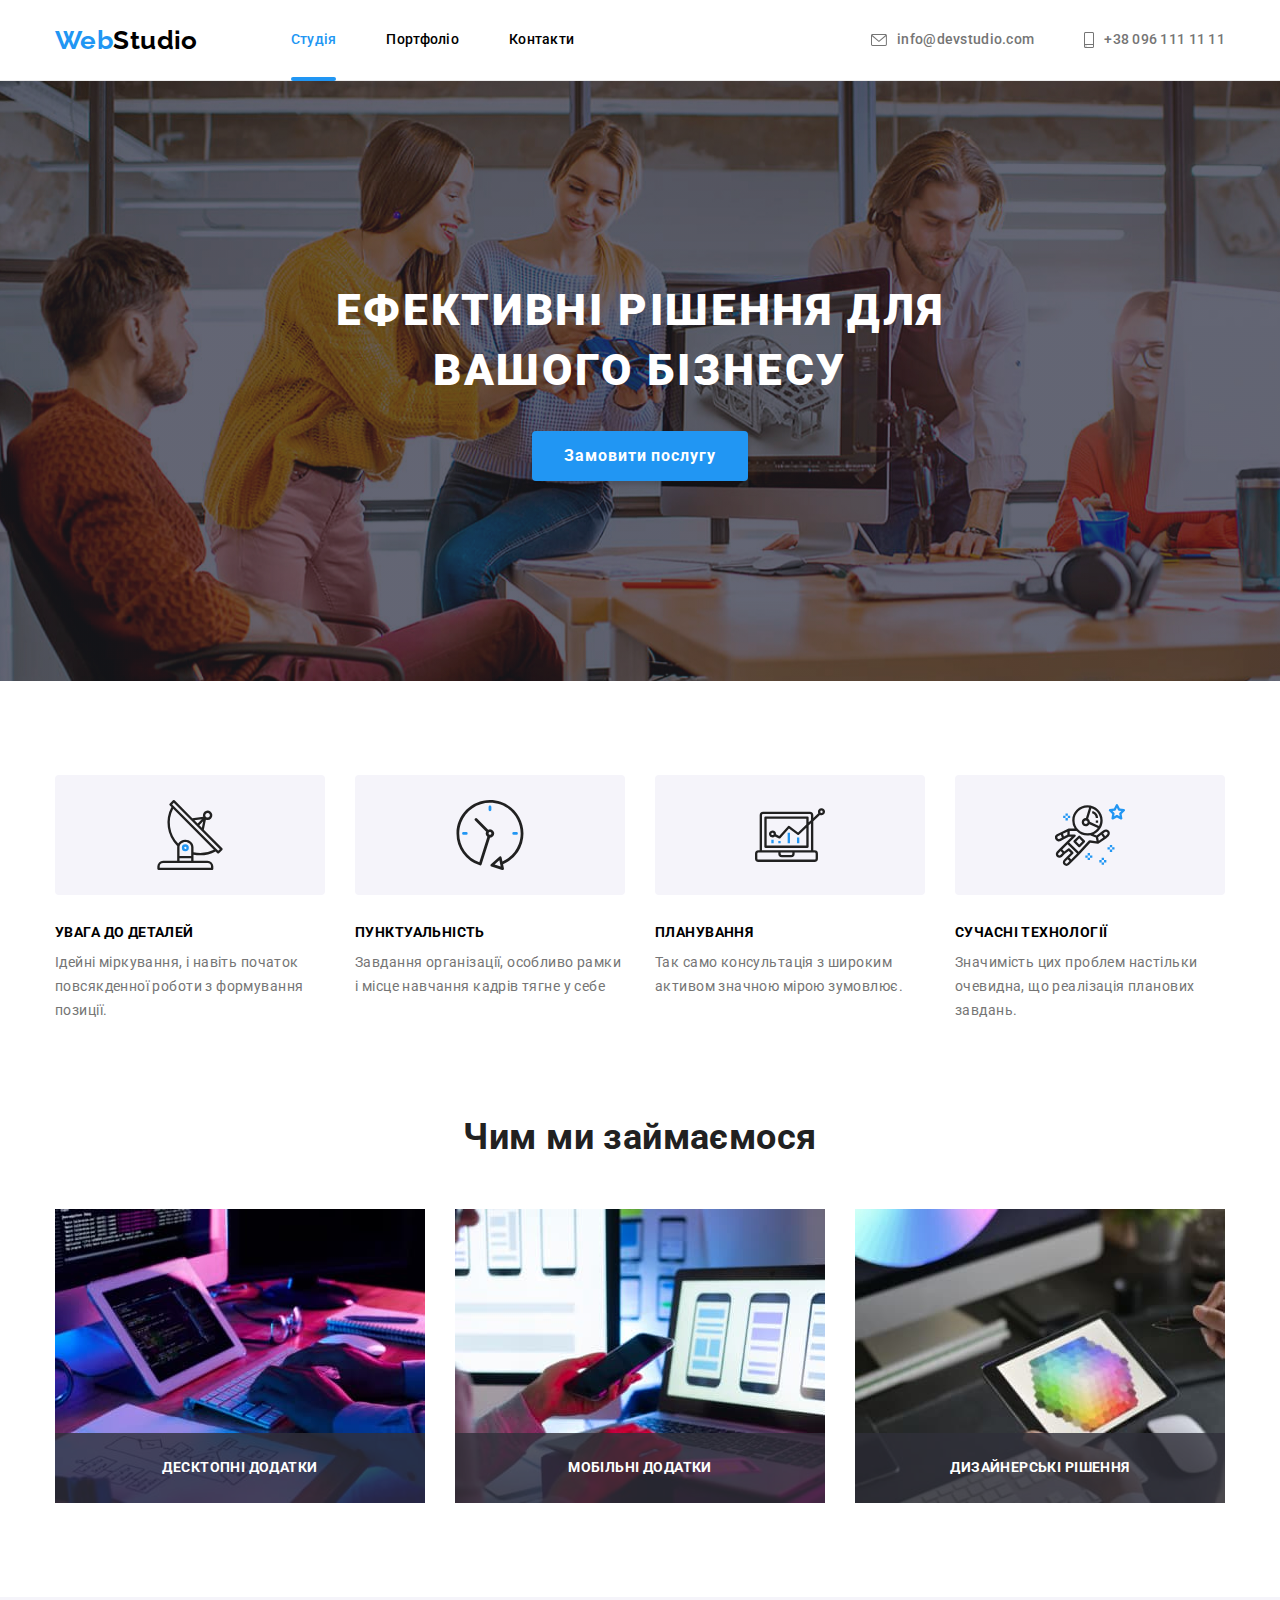
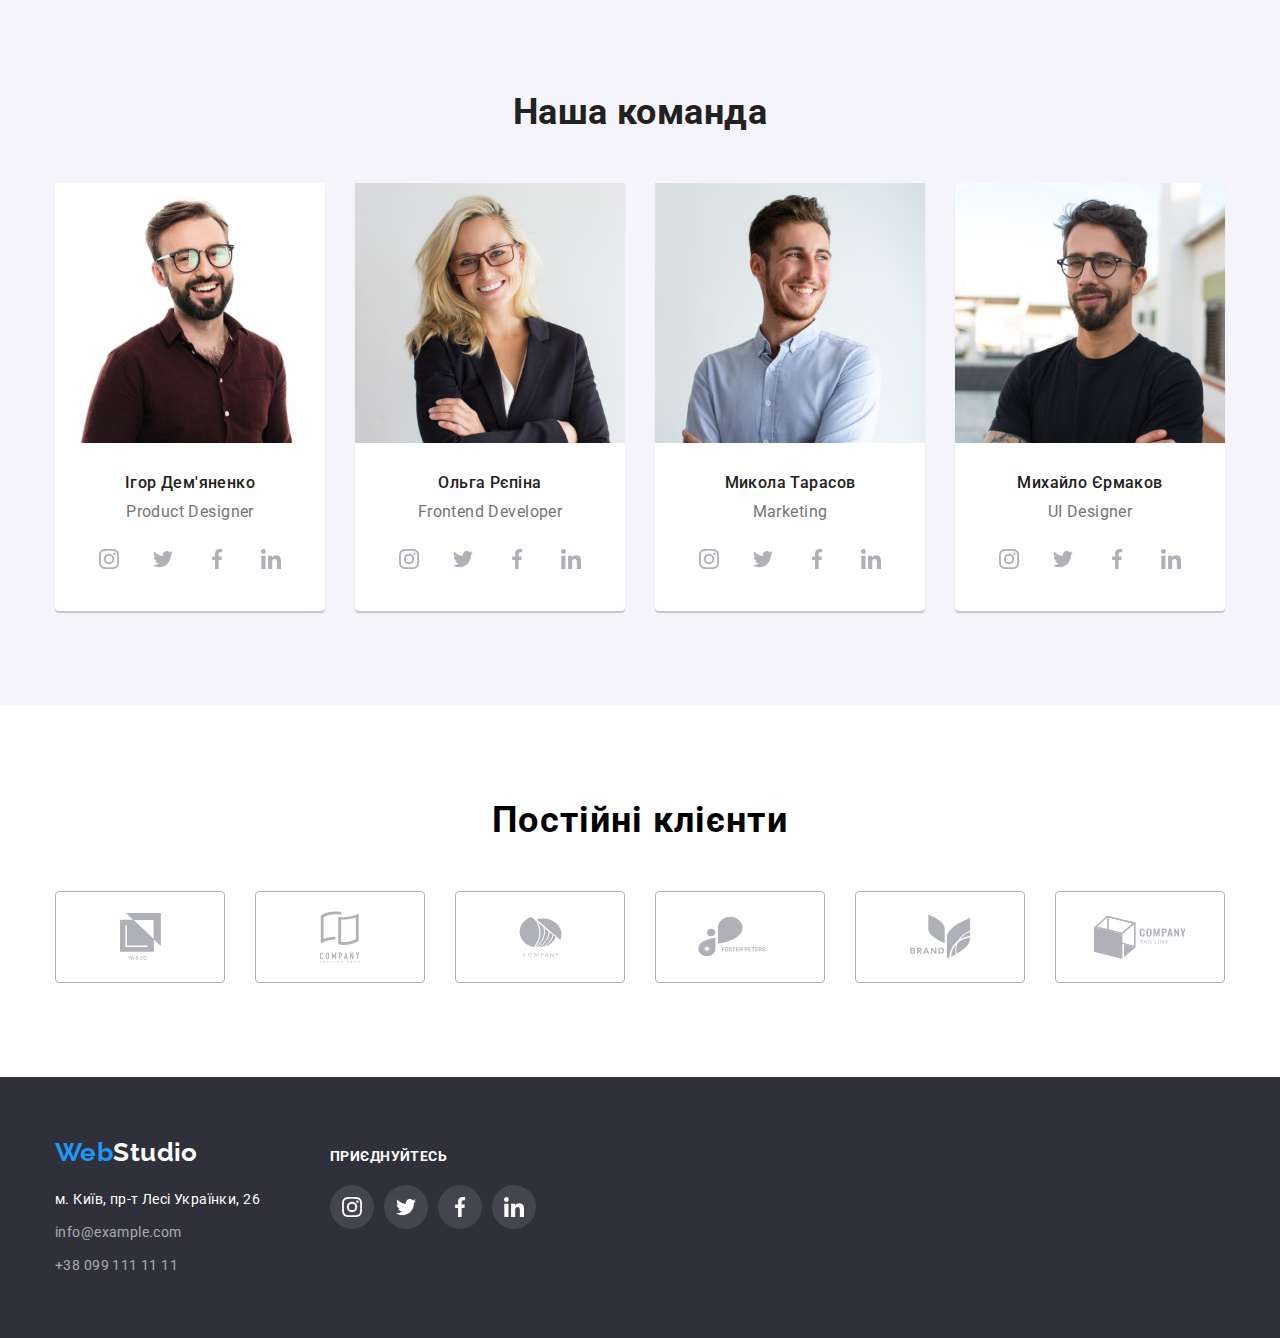
==== index.html @ 4aa13a14 "HW6" ====
<!DOCTYPE html>
<html lang="uk">
  <head>
    <meta charset="UTF-8" />
    <meta http-equiv="X-UA-Compatible" content="IE=edge" />
    <meta name="viewport" content="width=device-width, initial-scale=1.0" />
    <link rel="preconnect" href="https://fonts.googleapis.com" />
    <link rel="preconnect" href="https://fonts.gstatic.com" crossorigin />
    <link
      href="https://fonts.googleapis.com/css2?family=Raleway:wght@700&family=Roboto:wght@400;500;700;900&display=swap"
      rel="stylesheet"
    />
    <link
      rel="stylesheet"
      href="https://cdnjs.cloudflare.com/ajax/libs/modern-normalize/1.0.0/modern-normalize.min.css"
    />
    <link rel="stylesheet" href="./css/styles.css" />
    <title>Main</title>
  </head>
  <body class="body">
    <!--Шапка сайту-->
    <header class="top-header">
      <div class="conteiner main-nav">
        <nav class="top-navigation">
          <a class="logo" href="./index.html" lang="en">
            <span class="logo-web">Web</span
            ><span class="logo-studio">Studio</span></a
          >
          <ul class="menu">
            <li class="menu-item">
              <a class="menu-link current" href="./index.html"> Студія </a>
            </li>
            <li class="menu-item">
              <a class="menu-link" href="./portfolio.html"> Портфоліо </a>
            </li>
            <li class="menu-item">
              <a class="menu-link" href=""> Контакти </a>
            </li>
          </ul>
        </nav>
        <ul class="menu-contacts">
          <li class="contacts-link">
            <a
              class="contacts-link-phone-mail"
              href="mailto:info@devstudio.com"
              lang="en"
              >
              <svg class="nav-icon" width="16" height="12">
                <use href="./img/svg/icons.svg#icon-envelope"></use>
              </svg>
              info@devstudio.com
            </a>
          </li>
          <li class="contacts-link">
            <a class="contacts-link-phone-mail" href="tel:+380961111111"
              >
              <svg class="nav-icon" width="10" height="16">
                <use href="./img/svg/icons.svg#icon-smartphone"></use>
              </svg>
              +38 096 111 11 11</a
            >
          </li>
        </ul>
      </div>
    </header>
    <!--Далі іде блок меін-->
    <main>
      <!--Перша секція "замовити послугу"-->
      <section class="try-us-hero">
        <div class="conteiner tryheader">
          <h1 class="hero-header-class">
            Ефективні рішення для вашого бізнесу
          </h1>

          <!-- МОДАЛКА НАЧАЛО -->
          <button data-modal-open type="button" class="try-button">Замовити послугу</button>

            <div class="backdrop is-hidden" data-modal>
              <div class="modal">
                <!-- НАПОЛНЕНИЕ МОДАЛКИ -->
                <button data-modal-close class="close-try-button">
                  <svg class="icon-modalcls" width="30" height="30">
                    <use href="./img/svg/icons.svg#icon-modalcls"></use>
                  </svg>
                </button>
              </div>
            </div>
      
          <!-- МОДАЛКА КОНЕЦ -->
        </div>
      </section>
      <!--Друга секція "наші переваги"-->
      <section class="bests section">
        <div class="conteiner">
          <h2 hidden>Наші переваги</h2>
          <ul class="menu-strong">
            <li class="bests-list">
              <div class="icon-bests">
                <svg class="pictures-icon" width="70" hight="70">
                  <use href="./img/svg/icons.svg#icon-antenna">
                  </use>
                </svg>
              </div>
              <h3 class="list-strong-item">Увага до деталей</h3>
              <p class="text-strong-item">
                Ідейні міркування, і навіть початок повсякденної роботи з
                формування позиції.
              </p>
            </li>
            <li class="bests-list">
              <div class="icon-bests">
                <svg class="pictures-icon" width="70" hight="70">
                  <use href="./img/svg/icons.svg#icon-clock">
                  </use>
                </svg>
              </div>
              <h3 class="list-strong-item">Пунктуальність</h3>
              <p class="text-strong-item">
                Завдання організації, особливо рамки і місце навчання кадрів
                тягне у себе
              </p>
            </li>
            <li class="bests-list">
              <div class="icon-bests">
                <svg class="pictures-icon" width="70" hight="70">
                  <use href="./img/svg/icons.svg#icon-diagram">
                  </use>
                </svg>
              </div>
              <h3 class="list-strong-item">Планування</h3>
              <p class="text-strong-item">
                Так само консультація з широким активом значною мірою зумовлює.
              </p>
            </li>
            <li class="bests-list">
              <div class="icon-bests">
                <svg class="pictures-icon" width="70" hight="70">
                  <use href="./img/svg/icons.svg#icon-astronaut">
                  </use>
                </svg>
              </div>
              <h3 class="list-strong-item">Сучасні технології</h3>
              <p class="text-strong-item">
                Значимість цих проблем настільки очевидна, що реалізація
                планових завдань.
              </p>
            </li>
          </ul>
        </div>
      </section>
      <!--Третя секція "Чим ми займаємось"-->
      <section class="works section-portfolio">
        <div class="conteiner">
          <h2 class="text-portfolio-mail">Чим ми займаємося</h2>
          <ul class="menu-portfolio">
            <li class="menu-portfolio-list">
              <div class="menu-portfolio-box">
                <img
                src="./img/Portfolio/coding.jpg"
                alt="розробка"
                width="370"
                height="294"
              />
                <p class="portfolio-options">
                  Десктопні додатки
                </p>
              </div>
            </li>
            <li class="menu-portfolio-list">
              <div class="menu-portfolio-box">
                <img
                src="./img/Portfolio/mobile.jpg"
                alt="мобіліті"
                width="370"
                height="294"
              />
                <p class="portfolio-options">
                  Мобільні додатки
                </p>
                </div>
            </li>
            <li class="menu-portfolio-list">
              <div class="menu-portfolio-box">
                <img
                src="./img/Portfolio/graphic.jpg"
                alt="графіка"
                width="370"
                height="294"
              />
                <p class="portfolio-options">
                  Дизайнерські рішення
                </p>
              </div>
            </li>
          </ul>
        </div>
      </section>
      <!--Четверт секція "Наша команда"-->
      <section class="team section">
        <div class="conteiner">
          <h2 class="text-portfolio-mail teamcolor">Наша команда</h2>
          <ul class="team-menu">
            <li class="team-members">
              <img
                class="teampicture"
                src="./img/Team/demyanenko.jpg"
                alt="demyanenko"
                width="270"
                height="260"
              />
              <div class="team-discription">
                <h3 class="team-name">Ігор Дем'яненко</h3>
                <p lang="en" class="team-profession">Product Designer</p>
                <ul class="social-items">
                  <li class="social-items-links">
                    <a href="" class="social-link-push">
                    <svg class="social-links" width="20" height="20">
                      <use href="./img/svg/icons.svg#icon-instagram"></use>
                    </svg>
                    </a>
                  </li>
                  <li class="social-items-links">
                    <a href="" class="social-link-push">
                    <svg class="social-links" width="20" height="20">
                      <use href="./img/svg/icons.svg#icon-twitter"></use>
                    </svg>
                    </a>
                  </li>
                  <li class="social-items-links">
                    <a href="" class="social-link-push">
                    <svg class="social-links" width="20" height="20">
                      <use href="./img/svg/icons.svg#icon-facebook"></use>
                    </svg>
                    </a>
                  </li>
                  <li class="social-items-links">
                    <a href="" class="social-link-push">
                    <svg class="social-links" width="20" height="20">
                      <use href="./img/svg/icons.svg#icon-linkedin"></use>
                    </svg>
                    </a>
                  </li>
                </ul>
              </div>
            </li>
            <li class="team-members">
              <img
                class="teampicture"
                src="./img/Team/repina.jpg"
                alt="repina"
                width="270"
                height="260"
              />
              <div class="team-discription">
                <h3 class="team-name">Ольга Рєпіна</h3>
                <p lang="en" class="team-profession">Frontend Developer</p>
                <ul class="social-items">
                  <li class="social-items-links">
                    <a href="" class="social-link-push">
                    <svg class="social-links" width="20" height="20">
                      <use href="./img/svg/icons.svg#icon-instagram"></use>
                    </svg>
                    </a>
                  </li>
                  <li class="social-items-links">
                    <a href="" class="social-link-push">
                    <svg class="social-links" width="20" height="20">
                      <use href="./img/svg/icons.svg#icon-twitter"></use>
                    </svg>
                    </a>
                  </li>
                  <li class="social-items-links">
                    <a href="" class="social-link-push">
                    <svg class="social-links" width="20" height="20">
                      <use href="./img/svg/icons.svg#icon-facebook"></use>
                    </svg>
                    </a>
                  </li>
                  <li class="social-items-links">
                    <a href="" class="social-link-push">
                    <svg class="social-links" width="20" height="20">
                      <use href="./img/svg/icons.svg#icon-linkedin"></use>
                    </svg>
                    </a>
                  </li>
                </ul>
              </div>
            </li>
            <li class="team-members">
              <img
                class="teampicture"
                src="./img/Team/tarasov.jpg"
                alt="tarasov"
                width="270"
                height="260"
              />
            <div class="team-discription">
              <h3 class="team-name">Микола Тарасов</h3>
              <p lang="en" class="team-profession">Marketing</p>
              <ul class="social-items">
                <li class="social-items-links">
                  <a href="" class="social-link-push">
                  <svg class="social-links" width="20" height="20">
                    <use href="./img/svg/icons.svg#icon-instagram"></use>
                  </svg>
                  </a>
                </li>
                <li class="social-items-links">
                  <a href="" class="social-link-push">
                  <svg class="social-links" width="20" height="20">
                    <use href="./img/svg/icons.svg#icon-twitter"></use>
                  </svg>
                  </a>
                </li>
                <li class="social-items-links">
                  <a href="" class="social-link-push">
                  <svg class="social-links" width="20" height="20">
                    <use href="./img/svg/icons.svg#icon-facebook"></use>
                  </svg>
                  </a>
                </li>
                <li class="social-items-links">
                  <a href="" class="social-link-push">
                  <svg class="social-links" width="20" height="20">
                    <use href="./img/svg/icons.svg#icon-linkedin"></use>
                  </svg>
                  </a>
                </li>
              </ul>
            </div>
            </li>
            <li class="team-members">
              <img
                class="teampicture"
                src="./img/Team/ermakov.jpg"
                alt="ermakov"
                width="270"
                height="260"
              />
            <div class="team-discription">
              <h3 class="team-name">Михайло Єрмаков</h3>
              <p lang="en" class="team-profession">UI Designer</p>
              <ul class="social-items">
                <li class="social-items-links">
                  <a href="" class="social-link-push">
                  <svg class="social-links" width="20" height="20">
                    <use href="./img/svg/icons.svg#icon-instagram"></use>
                  </svg>
                  </a>
                </li>
                <li class="social-items-links">
                  <a href="" class="social-link-push">
                  <svg class="social-links" width="20" height="20">
                    <use href="./img/svg/icons.svg#icon-twitter"></use>
                  </svg>
                  </a>
                </li>
                <li class="social-items-links">
                  <a href="" class="social-link-push">
                  <svg class="social-links" width="20" height="20">
                    <use href="./img/svg/icons.svg#icon-facebook"></use>
                  </svg>
                  </a>
                </li>
                <li class="social-items-links">
                  <a href="" class="social-link-push">
                  <svg class="social-links" width="20" height="20">
                    <use href="./img/svg/icons.svg#icon-linkedin"></use>
                  </svg>
                  </a>
                </li>
              </ul>
            </div>
            </li>
          </ul>
        </div>
      </section>
    </main>
      <!-- NEW SECTION HW4 Clints -->
    <section class="clients">
      <div class="conteiner">
        <h2 class="text-clients">Постійні клієнти</h2>
        <ul class="item-clients">
          <li class="list-clients">
            <a href="" class="link-clients">
              <svg class="logo-clients" width="41" height="47">
                <use href="./img/svg/icons.svg#icon-yaco"></use>
              </svg>
            </a>
          </li>
          <li class="list-clients">
            <a href="" class="link-clients">
              <svg class="logo-clients" width="40" height="52">
                <use href="./img/svg/icons.svg#icon-companywindows"></use>
              </svg>
            </a>
          </li>
          <li class="list-clients">
            <a href="" class="link-clients">
              <svg class="logo-clients" width="43" height="41">
                <use href="./img/svg/icons.svg#icon-company"></use>
              </svg>
            </a>
          </li>
          <li class="list-clients">
            <a href="" class="link-clients">
              <svg class="logo-clients" width="84" height="41">
                <use href="./img/svg/icons.svg#icon-fosterpetters"></use>
              </svg>
            </a>
          </li>
          <li class="list-clients">
            <a href="" class="link-clients">
              <svg class="logo-clients" width="63" height="45">
                <use href="./img/svg/icons.svg#icon-brand"></use>
              </svg>
            </a>
          </li>
          <li class="list-clients">
            <a href="" class="link-clients">
              <svg class="logo-clients" width="94" height="44">
                <use href="./img/svg/icons.svg#icon-tagline"></use>
              </svg>
            </a>
          </li>
        </ul>
      </div>
    </section>


    <!--Далі йдемо до підвалу-->
    <footer class="footer-main">
      <div class="conteiner footer-parts">
        <div class="footer-left-part">
          <a class="logo-button" href="/." lang="en">
            <span class="logo-web">Web</span
            ><span class="logo-studio logo-studio-footer">Studio</span>
            </a>
          <address class="father-adress">
            <ul class="footer-adress-menu">
              <li class="footer-links">
                <a
                  class="footer-contact-link mailto"
                  href="https://goo.gl/maps/aKqt5xky7KFVWU1r5"
                  target="_blank"
                  rel="noopener noreferrer"
                  >м. Київ, пр-т Лесі Українки, 26</a
                >
              </li>
              <li class="footer-links">
                <a class="footer-contact-link" href="mailto:info@example.com"
                  >info@example.com</a
                >
              </li>
              <li class="footer-links">
                <a class="footer-contact-link" href="tel:+380991111111"
                  >+38 099 111 11 11</a
                >
              </li>
            </ul>
          </address>
        </div>
        <div class="footer-rigth-part">
          <p class="right-text">приєднуйтесь</p>
            <ul class="right-item">
              <li class="rigth-list">
                <a href="" class="right-link">
                  <svg class="right-icon" width="20" height="20">
                    <use href="./img/svg/icons.svg#icon-instagram"></use>
                  </svg>
                </a>
              </li>
              <li class="rigth-list">
                <a href="" class="right-link">
                  <svg class="right-icon" width="20" height="20">
                    <use href="./img/svg/icons.svg#icon-twitter"></use>
                  </svg>
                </a>
              </li>
              <li class="rigth-list">
                <a href="" class="right-link">
                  <svg class="right-icon" width="20" height="20">
                    <use href="./img/svg/icons.svg#icon-facebook"></use>
                  </svg>
                </a>
              </li>
              <li class="rigth-list">
                <a href="" class="right-link">
                  <svg class="right-icon" width="20" height="20">
                    <use href="./img/svg/icons.svg#icon-linkedin"></use>
                  </svg>
                </a>
              </li>
            </ul>
        </div>
      </div>
    </footer>
    <script src="./js/modal.js"></script>
  </body>
</html>
---- css/styles.css ----
.body {
  font-family: "Roboto", sans-serif;
  font-size: 14px;
  letter-spacing: 0.03em;
  font-weight: 500;
  background-color: var(--white-color);
}

:root {
  --brand-color: #000000;
  --gray-color: #757575;
  --blue-color: #2196f3;
  --try-button-focus: cornflowerblue;
  --white-color: #ffffff;
  --our-team-bg: #f5f4fa;
  --main-bg-color: #2f303a;
  --button-portfolio-color: #212121;
  --portfolio-border: #eeeeee;
  --header-border: #ececec;
  --section-second: #f5f4fa;
  --fill-color: #afb1b8;
}
a {
  cursor: pointer;
  text-decoration: none;
}
a:hover {
  text-decoration: none;
}
a:visited {
  text-decoration: none;
}
a:active {
  text-decoration: none;
}
button {
  cursor: pointer;
}
/* Reset h,p,ul */

h1,
h2,
h3,
h4,
p,
ul {
  margin: 0;
  padding: 0;
}

/* Reset Default img */
img {
  display: block;
  max-width: 100%;
  height: auto;
}

/* MAIN PAGE */

/* Paddings for sections */
.section {
  padding-top: 94px;
  padding-bottom: 94px;
}

.section-portfolio {
  /* В макете нет верхнего падинга поэтому обнуляем */
  padding-top: 0;
  padding-bottom: 94px;
}

/* Header */
/* Logo */

.top-header {
  border-bottom: 1px solid var(--header-border);
}
.conteiner {
  /* outline: 2px solid tomato; */
  width: 1200px;
  margin-left: auto;
  margin-right: auto;
  padding-left: 15px;
  padding-right: 15px;
}

.main-nav {
  display: flex;
  align-items: center;
}

.top-navigation {
  display: flex;
  align-items: center;
}

.logo {
  text-decoration: none;
  list-style-type: none;
  margin-right: 93px;
}
.logo-web {
  font-family: "Raleway";
  font-weight: 700;
  font-size: 26px;
  line-height: 1.19;
  color: var(--blue-color);
  text-decoration: none;
}
.logo-studio {
  font-family: "Raleway";
  font-weight: 700;
  font-size: 26px;
  line-height: 1.19;
  color: var(--brand-color);
}
/* Li */
.menu {
  list-style-type: none;
  display: flex;
}

.menu-item:not(:last-child) {
  margin-right: 50px;
}

.menu-link {
  position: relative;
  display: block;
  line-height: 1.14;
  letter-spacing: 0.02em;
  color: var(--brand-color);
  padding-top: 32px;
  padding-bottom: 32px;
  transition: color 250ms cubic-bezier(0.4, 0, 0.2, 1);
}

.menu-link:focus,
.menu-link:hover {
  color: var(--blue-color);
  
}

.menu-link.current::after {
  content: "";
  display: block;
  margin-bottom: -1px;
  border-radius: 2px;
  bottom: 0;
  position: absolute;
  width: 100%;
  height: 4px;
  background-color: var(--blue-color);
  opacity: 1;
  transition: color 250ms cubic-bezier(0.4, 0, 0.2, 1);
}


.current {
  color: var(--blue-color);
}

.menu-contacts {
  display: flex;
  align-items: center;
  margin-left: auto;
  list-style-type: none;
}

.contacts-link:not(:first-child) {
  margin-left: 50px;
}

.nav-icon {
  box-sizing: border-box;
  fill: currentColor;
  margin-right: 10px;
  margin-bottom: 0;
}

.contacts-link-phone-mail {
  display: flex;
  align-items: center;
  line-height: 1.14;
  letter-spacing: 0.02em;
  color: var(--gray-color);
  transition: color 250ms cubic-bezier(0.4, 0, 0.2, 1);
}
.contacts-link-phone-mail:focus,
.contacts-link-phone-mail:hover,
.nav-icon:hover,
.nav-icon :focus{
  color: var(--blue-color);
}
/*Перша секція "замовити послугу"*/

.try-us-hero {
  padding-top: 200px;
  padding-bottom: 200px;
  /* outline: 2px solid red; */
  max-width: 1600px;
  margin-left: auto;
  margin-right: auto;
  background-size: cover;
  background-image: linear-gradient(
      rgba(47, 48, 58, 0.4),
      rgba(47, 48, 58, 0.4)
    ),
    url(../img/HW4/heroimg.jpg);
  background-color: var(--button-portfolio-color); 
}

.hero-header-class {
  margin-left: 235px;
  margin-right: 235px;
  margin-top: 0;
  margin-bottom: 30px;
  font-weight: 900;
  font-size: 44px;
  line-height: 1.36;
  text-align: center;
  letter-spacing: 0.06em;
  color: var(--white-color);
  text-transform: uppercase;

  /* outline: 2px solid tomato; */
}
.try-button {
  display: block;
  margin: 0 auto;
  padding: 10px 32px 10px 32px;
  align-items: center;
  text-align: center;
  font-family: "Roboto";
  font-weight: 700;
  font-size: 16px;
  line-height: 1.88;
  justify-content: center;
  letter-spacing: 0.06em;
  color: var(--white-color);
  background-color: var(--blue-color);
  box-shadow: 0px 4px 4px rgba(0, 0, 0, 0.15);
  border-radius: 4px;
  border: none;
  transition: color 250ms cubic-bezier(0.4, 0, 0.2, 1);

}
.try-button:hover,
.try-button:focus {
  background: var(--try-button-focus);
  
}
/*Друга секція "наші переваги"*/

.menu-strong {
  list-style-type: none;
  display: flex;
}
.list-strong-item {
  margin-bottom: 10px;
  font-size: 14px;
  font-weight: 700;
  line-height: 1.14;
  text-transform: uppercase;
  color: var(--brand-color);
}

.bests-list {
  width: 270px;
}

/* Вставляем картиночки */
.icon-bests {
  display: flex;
  justify-content: center;
  align-items: center;
  margin-bottom: 30px;
  width: 270px;
  height: 120px;
  background-color: var(--section-second);
  border-radius: 4px;
  transition: drop-shadow 250ms cubic-bezier(0.4, 0, 0.2, 1);
}

.icon-bests:focus,
.icon-bests:hover {
  filter: drop-shadow(0px 4px 4px rgba(0, 0, 0, 0.25));
  
}

.bests-list:not(:last-child) {
  margin-right: 30px;
}
/*Нижче я вказав фонт вейт 400, бо за замовченням я поставив 500*/
.text-strong-item {
  font-weight: 400;
  line-height: 1.71;
  color: var(--gray-color);
}
/*Третя секція "Чим ми займаємось"*/
.works {
  background-color: var(--white-color);
}
.text-portfolio-mail {
  margin-bottom: 50px;
  font-style: normal;
  font-weight: 700;
  font-size: 36px;
  line-height: 1.17;
  text-align: center;
  color: var(--button-portfolio-color);
  
}
.menu-portfolio {
  display: flex;
  justify-content: space-between;
  list-style-type: none;
  
}

.menu-portfolio-box {
  position: relative;
}

.portfolio-options {
  /* position and block*/
  bottom: 0;
  position: absolute;
  display: flex;
  align-items: center;
  justify-content: center;
  background-color: rgba(47, 48, 58, 0.8);
  width: 100%;
  height: 70px;
  /* text-style */
  font-style: normal;
  font-weight: 700;
  font-size: 14px;
  line-height: 1.14;
  text-align: center;
  letter-spacing: 0.03em;
  text-transform: uppercase;
  color: var(--white-color);
}



/*Четверт секція "Наша команда"*/

.team {
  background-color: var(--our-team-bg);
}

.team-menu {
  display: flex;
  justify-content: space-between;
  list-style-type: none;
}

.team-members {
  background-color: var(--white-color);
  box-shadow: 0px 2px 1px rgba(0, 0, 0, 0.2);
  border-radius: 0px 0px 4px 4px;
}

.team-discription {
  padding-top: 30px;
  padding-bottom: 30px;
}

.social-items {
  display: flex;
  justify-content: center;
  list-style: none;
}
.social-items-links {
  height: 44px;
  width: 44px;
}
.social-items-links + .social-items-links {
  margin-left: 10px;
}
.social-link-push {
  height: 100%;
  width: 100%;
  border-radius: 50%;
  display: flex;
  align-items: center;
  justify-content: center;
  color: #afb1b8;
  transition: color 250ms cubic-bezier(0.4, 0, 0.2, 1),
    background-color 250ms cubic-bezier(0.4, 0, 0.2, 1);
}
.social-link-push:hover,
.social-link-push:focus {
  background-color: var(--blue-color);
  color: var(--white-color);
}
.social-links {
  fill: currentColor;
}

.social-links:hover,
.social-links:focus {
  fill: var(--white-color);
  
}

.team-name {
  margin-bottom: 10px;
  font-weight: 500;
  font-size: 16px;
  line-height: 1.19;
  text-align: center;
  color: var(--button-portfolio-color);
}
.team-profession {
  margin-bottom: 16px;
  font-weight: 400;
  font-size: 16px;
  line-height: 1.19;
  text-align: center;
  color: var(--gray-color);
}

/* NEW section CLIENTS */
.clients {
  padding-top: 94px;
  padding-bottom: 94px;
}

.text-clients {
  display: block;
  margin-bottom: 50px;
  font-style: normal;
  font-weight: 700;
  font-size: 36px;
  line-height: 1.17;
  text-align: center;
  letter-spacing: 0.03em;
}
.item-clients {
  list-style: none;
  display: flex;
  justify-content: center;
}

.list-clients {
  margin-right: 30px;
  width: 170px;
  height: 92px;
  align-items: center;
  box-sizing: border-box;
}

.list-clients:last-child {
  margin-right: 0;
}

.link-clients {
  display: flex;
  justify-content: center;
  width: 170px;
  height: 92px;
  justify-content: center;
  align-items: center;
  border: 1px solid #afb1b8;
  border-radius: 4px;
  box-sizing: border-box;
  transition: border-color 250ms cubic-bezier(0.4, 0, 0.2, 1);
    
}

.logo-clients {
  fill: var(--fill-color);
  transition: fill 250ms cubic-bezier(0.4, 0, 0.2, 1);
}

.link-clients:hover,
.link-clients:focus {
  border-color: var(--blue-color);
}

.link-clients:hover .logo-clients,
.link-clients:focus .logo-clients {
  fill: var(--blue-color);
}

/* Далі йдемо до підвалу */
.footer-main {
  padding-top: 60px;
  padding-bottom: 60px;
  background-color: var(--main-bg-color);
}

.father-adress {
  margin-top: 20px;
}
.footer-adress-menu {
  list-style-type: none;
}
.footer-contact-link {
  font-weight: 400;
  text-decoration: none;
  font-style: normal;
  line-height: 1.71;
  color: rgba(255, 255, 255, 0.6);
  transition: color 250ms cubic-bezier(0.4, 0, 0.2, 1);
}
.footer-links:not(:last-child) {
  margin-bottom: 9px;
}
.mailto {
  color: var(--white-color);
}
.footer-contact-link:focus,
.footer-contact-link:hover {
  color: var(--blue-color);
  
}
.logo-studio-footer {
  color: var(--white-color);
}

.footer-parts {
  display: flex;
  align-items: baseline;
}

.footer-left-part {
  display: block;
}

.footer-rigth-part {
  display: block;

  margin-left: 70px;
}

.right-text {
  font-style: normal;
  font-weight: 700;
  font-size: 14px;
  line-height: 1.14;
  text-transform: uppercase;
  color: var(--white-color);
  margin-bottom: 20px;
}

.right-item {
  list-style: none;
  display: flex;
  justify-content: space-between;
}

.rigth-list {
  display: flex;
  width: 44px;
  height: 44px;
}

.rigth-list + .rigth-list {
  margin-left: 10px;
}

.right-link {
  display: flex;
  justify-content: center;
  align-items: center;
  width: 100%;
  height: 100%;
  border-radius: 50%;
  background: rgba(255, 255, 255, 0.1);
  transition: background-color 250ms cubic-bezier(0.4, 0, 0.2, 1);
}

.right-link:hover,
.right-link:focus {
  background-color: var(--blue-color);
}

.right-icon {
  fill: var(--white-color);
}

/* Portfolio Page*/
.main-section {
  background-color: var(--white-color);
  padding-top: 94px;
  padding-bottom: 94px;
}
/* UL with buttons*/
.buttons-menu {
  display: flex;
  justify-content: center;
  margin-right: 20px;
  margin-bottom: 50px;
  list-style-type: none;
}
.button-portfolio {
  padding: 6px 24px 6px 24px;
  font-style: normal;
  margin-right: 8px;
  background-color: var(--our-team-bg);
  font-family: "Roboto";
  font-weight: 500;
  font-size: 16px;
  line-height: 1.71;
  text-align: center;
  color: var(--button-portfolio-color);
  border-radius: 4px;
  border: none;
  transition: background-color 250ms cubic-bezier(0.4, 0, 0.2, 1),
  color 250ms cubic-bezier(0.4, 0, 0.2, 1),
  box-shadow 250ms cubic-bezier(0.4, 0, 0.2, 1);

}
.button-portfolio:focus,
.button-portfolio:hover {
  color: var(--white-color);
  background-color: var(--blue-color);
  box-shadow: 0px 3px 1px rgba(0, 0, 0, 0.1), 0px 1px 2px rgba(0, 0, 0, 0.08),
    0px 2px 2px rgba(0, 0, 0, 0.12);
  border: none;
  
}
.last {
  margin-right: 0;
}

/* UL with picture*/

.lists-blocks {
  margin-right: 30px;
  margin-bottom: 30px;
}
.lists-blocks:nth-child(3n) {
  margin-right: 0;
}

.lists-blocks:nth-last-child(-n + 3) {
  margin-bottom: 0;
}

.link-blocks {
  display: block;
  transition: transform 250ms cubic-bezier(0.4, 0, 0.2, 1);


}
.link-blocks:hover,
.link-blocks:focus {
  box-shadow: 0px 1px 1px rgba(0, 0, 0, 0.12), 0px 4px 4px rgba(0, 0, 0, 0.06),
    1px 4px 6px rgba(0, 0, 0, 0.16);
}

/* ---------Overlay START----------- */

.overlay-relativ {
position: relative;
overflow: hidden;
}

.text-overlay-portfolio {
  /* position */
  position: absolute;
  top: 0;
  left: 0;
  background-color: rgba(33, 150, 243, 0.9);
  width: 100%;
  height: 100%;
  transform: translateY(101%);
  transition: transform 250ms cubic-bezier(0.4, 0, 0.2, 1);
  /* text decore */
  padding: 63px 24px 63px 24px;
  font-style: normal;
  font-weight: 400;
  font-size: 18px;
  line-height: 1.56;
  letter-spacing: 0.03em;
  color: var(--white-color);
  /* decore end */
}

.link-blocks:hover .text-overlay-portfolio {
  transform: translateY(0);
  
}

/* ------------Overlay END----------- */

.pictures-list {
  display: flex;
  flex-wrap: wrap;
  list-style-type: none;
}
.options-discription {
  padding: 20px 24px;
  border-right: 1px solid var(--portfolio-border);
  border-bottom: 1px solid var(--portfolio-border);
  border-left: 1px solid var(--portfolio-border);
}
.name-picture-section {
  margin-bottom: 4px;
  font-weight: 700;
  font-size: 18px;
  line-height: 2;
  letter-spacing: 0.06em;
  color: var(--brand-color);
}
.caption-picture-section {
  font-weight: 400;
  font-size: 16px;
  line-height: 1.88;
  color: var(--gray-color);
}

/* Modal Start */

.backdrop.is-hidden {
  visibility: hidden;
  opacity: 0;
  transform: translateY(1.5);
  transition: opacity 250ms, visibility 250ms;
}


.backdrop {
  position: fixed;
  top: 0;
  left: 0;
  width: 100%;
  height: 100%;
  background: rgba(0, 0, 0, 0.2);
  box-shadow: 0px 1px 3px rgba(0, 0, 0, 0.12), 0px 1px 1px rgba(0, 0, 0, 0.14), 0px 2px 1px rgba(0, 0, 0, 0.2);
  border-radius: 4px;
  transition: opacity 250ms, visibility 250ms;
  z-index: 1;
}

.modal {
  position: absolute;
  top: 50%;
  left: 50%;
  transform: translate(-50%, -50%);
  transition: transform 250ms;
  width: 528px;
  height: 581px; 
  background-color:var(--white-color);
  border-radius: 4px; 
}

.backdrop.is-hidden .modal {
  transform: scale(1.5);
  transition: transform 250ms;
}

.close-try-button {
/* position */
  position: absolute;
  display: flex;
  align-items: center;
  justify-content: center;
  top: 8px;
  right: 8px;
  border-radius: 50%;
/* design */
  width: 30px;
  height: 30px;
  background-color: transparent;
  border: 1px solid rgba(0, 0, 0, 0.1);
 
  
}
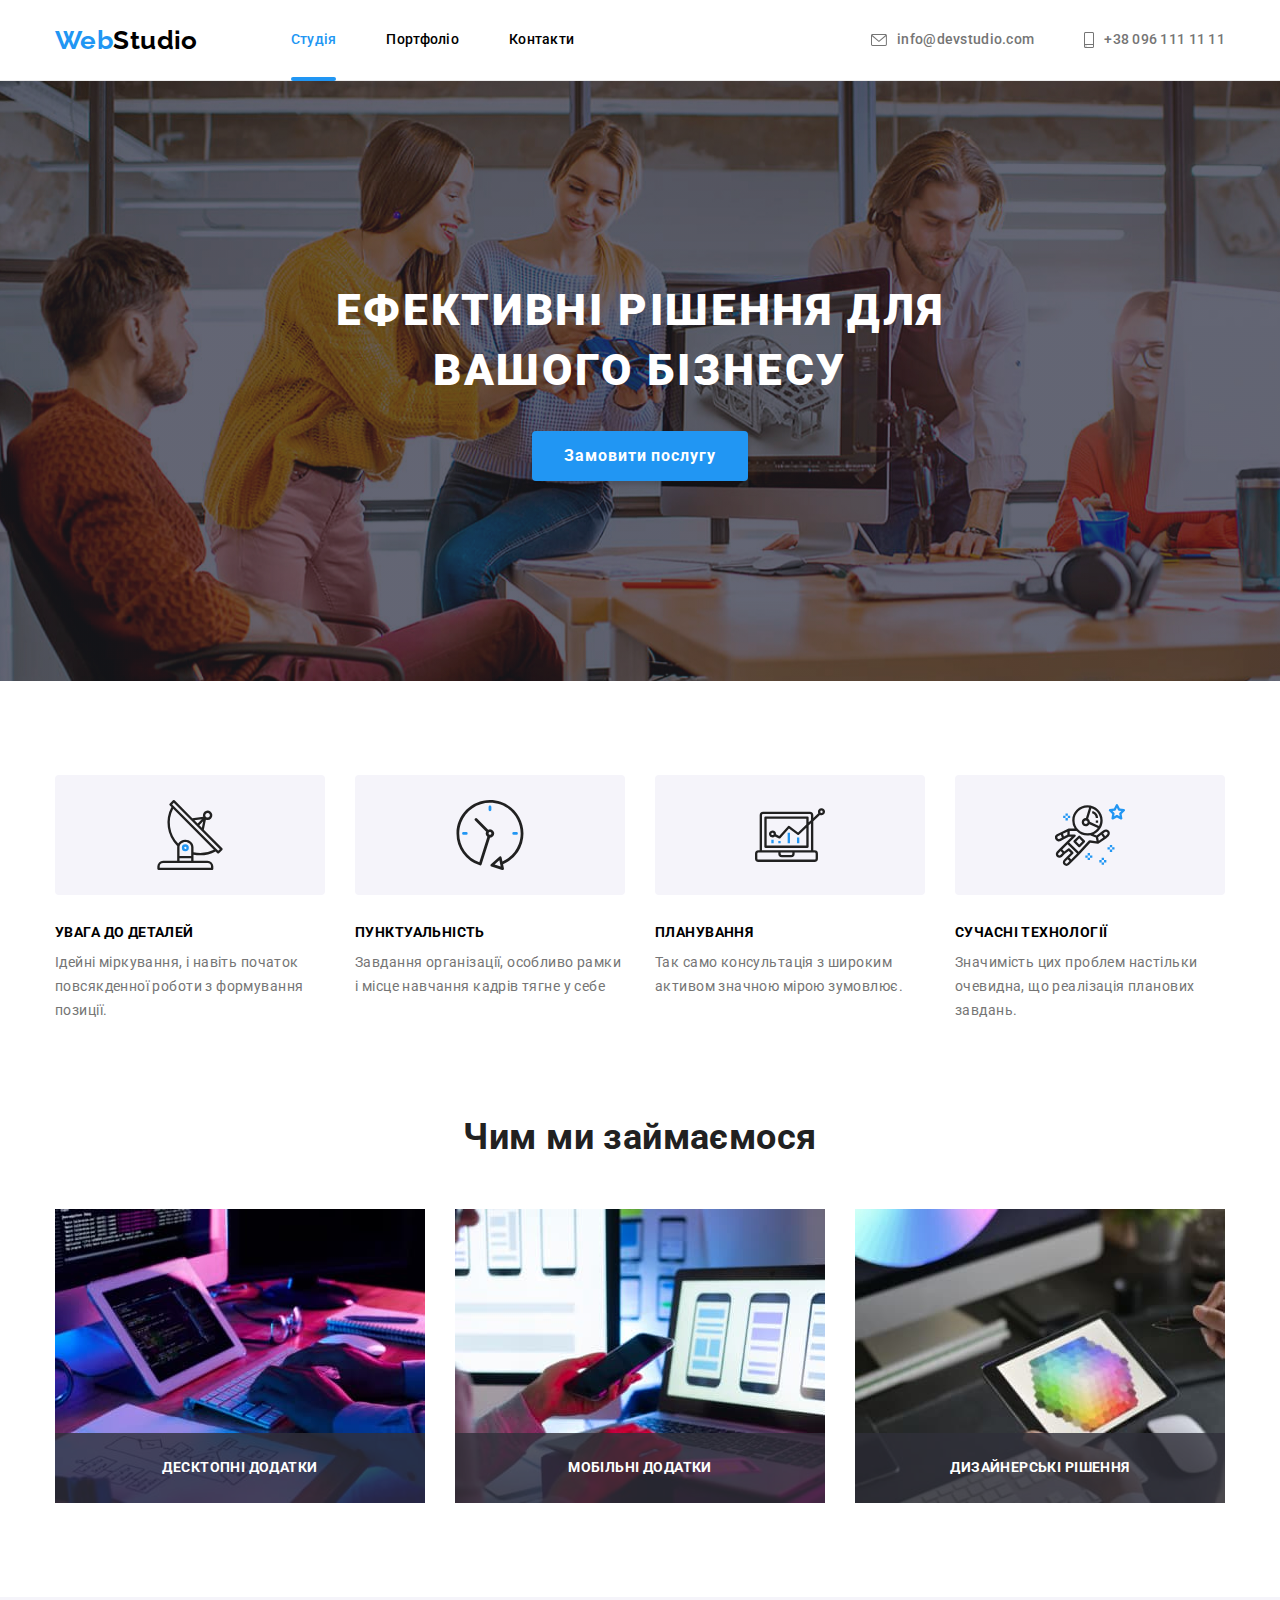
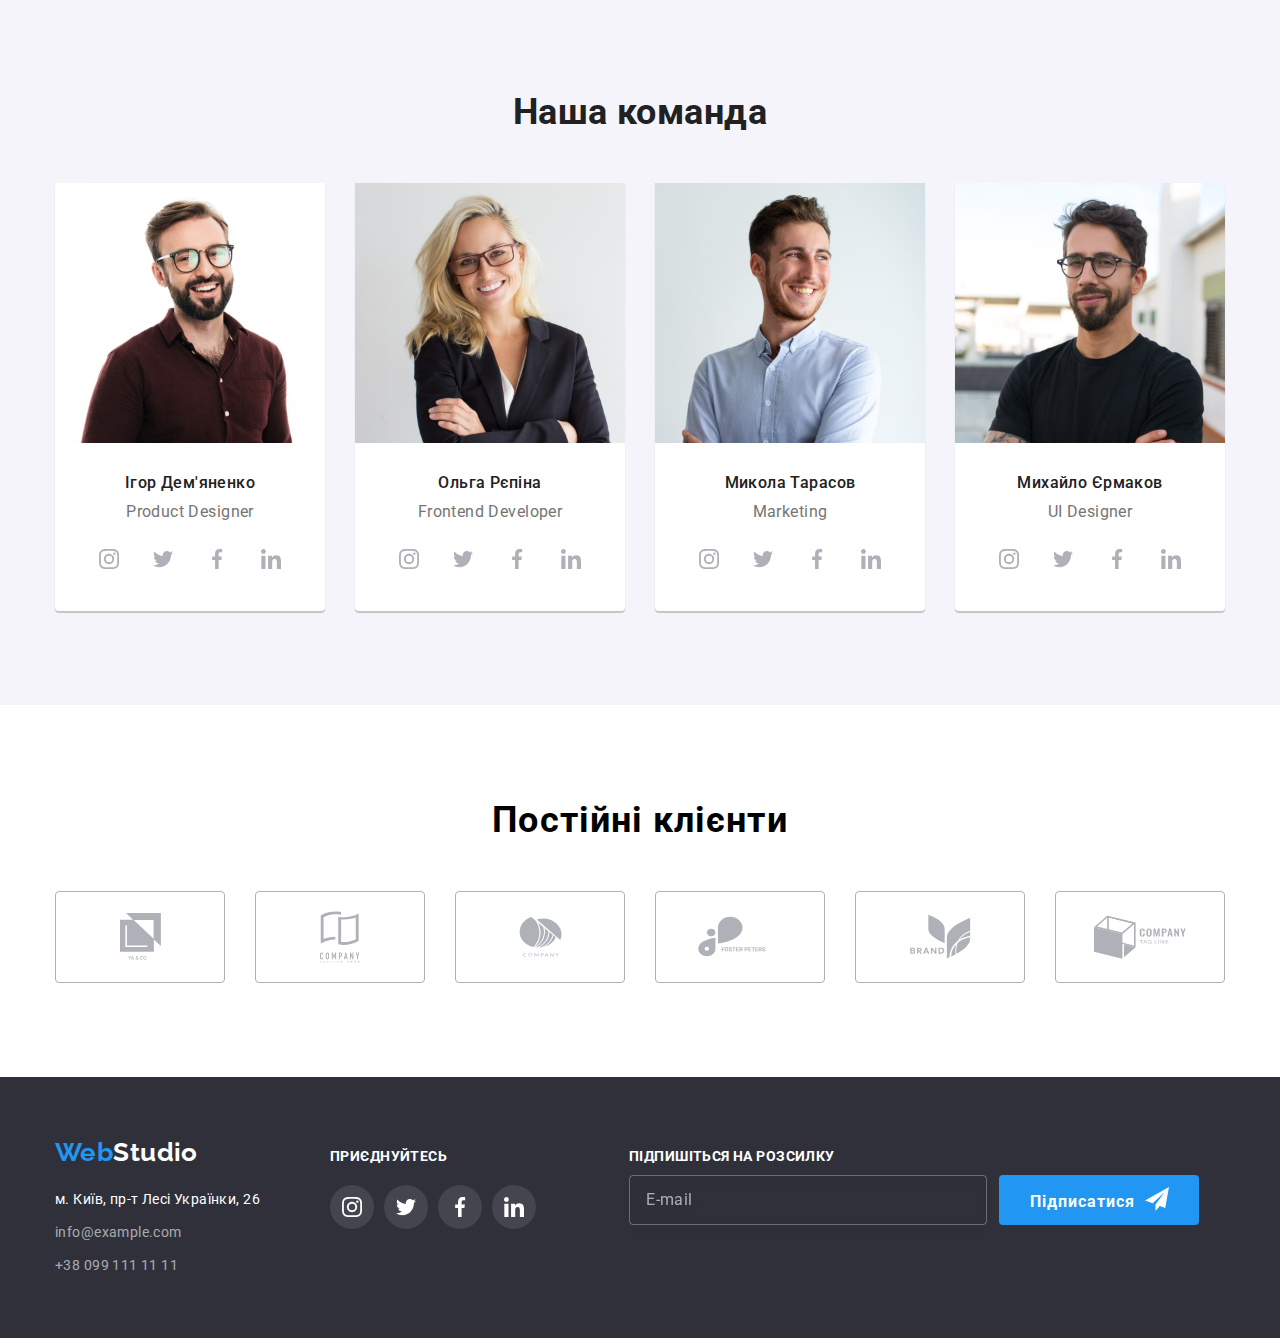
==== commit 4704d649: "HW6 part1" ====
--- a/index.html
+++ b/index.html
@@ -83,6 +83,47 @@
                     <use href="./img/svg/icons.svg#icon-modalcls"></use>
                   </svg>
                 </button>
+                <p class="modal-text">Залиште свої дані, ми вам передзвонимо</p>
+                <form action="#" class="modal-form">
+                  <!-- Поле имя -->
+                  <div class="modal-field">
+                    <label for="name">Ім'я</label>
+                    <div class="name-wrap">
+                      <input type="text" name="user-name" id="name" class="modal-type-input">
+                      <svg class="modal-svg" width="18" height="18">
+                        <use href="./img/svg/icons.svg#icon-person-modal"></use>
+                      </svg>
+                    </div>
+                  </div>
+                  <!-- Поле почта -->
+                  <div class="modal-field">
+                    <label for="tel">Телефон</label>
+                    <div class="name-wrap">
+                      <input type="tel" name="user-tel" id="tel" class="modal-type-input">
+                      <svg class="modal-svg" width="18" height="18">
+                        <use href="./img/svg/icons.svg#icon-phone-modal"></use>
+                      </svg>
+                    </div>
+                  </div>
+                  <!-- Поле телефон -->
+                  <div class="modal-field">
+                    <label for="email">Пошта</label>
+                    <div class="name-wrap">
+                      <input type="email" name="user-email" id="email" class="modal-type-input">
+                      <svg class="modal-svg" width="18" height="18">
+                        <use href="./img/svg/icons.svg#icon-email-modal"></use>
+                      </svg>
+                    </div>
+                  </div>
+                  <!-- Поле комментарий -->
+                  <div class="modal-field">
+                    <label for="comment">Коментар</label>
+                    <textarea class="user-comment" name="user-comment" placeholder="Введіть текст" id="comment" ></textarea>
+                  <!-- Поле Чекбокс -->
+                  <div class="terms-box">
+                    
+                  </div>
+                </form>
               </div>
             </div>
       
@@ -435,7 +476,7 @@
           <a class="logo-button" href="/." lang="en">
             <span class="logo-web">Web</span
             ><span class="logo-studio logo-studio-footer">Studio</span>
-            </a>
+          </a>
           <address class="father-adress">
             <ul class="footer-adress-menu">
               <li class="footer-links">
@@ -462,37 +503,51 @@
         </div>
         <div class="footer-rigth-part">
           <p class="right-text">приєднуйтесь</p>
-            <ul class="right-item">
-              <li class="rigth-list">
-                <a href="" class="right-link">
-                  <svg class="right-icon" width="20" height="20">
-                    <use href="./img/svg/icons.svg#icon-instagram"></use>
-                  </svg>
-                </a>
-              </li>
-              <li class="rigth-list">
-                <a href="" class="right-link">
-                  <svg class="right-icon" width="20" height="20">
-                    <use href="./img/svg/icons.svg#icon-twitter"></use>
-                  </svg>
-                </a>
-              </li>
-              <li class="rigth-list">
-                <a href="" class="right-link">
-                  <svg class="right-icon" width="20" height="20">
-                    <use href="./img/svg/icons.svg#icon-facebook"></use>
-                  </svg>
-                </a>
-              </li>
-              <li class="rigth-list">
-                <a href="" class="right-link">
-                  <svg class="right-icon" width="20" height="20">
-                    <use href="./img/svg/icons.svg#icon-linkedin"></use>
-                  </svg>
-                </a>
-              </li>
-            </ul>
-        </div>
+          <ul class="right-item">
+            <li class="rigth-list">
+              <a href="" class="right-link">
+                <svg class="right-icon" width="20" height="20">
+                  <use href="./img/svg/icons.svg#icon-instagram"></use>
+                </svg>
+              </a>
+            </li>
+            <li class="rigth-list">
+              <a href="" class="right-link">
+                <svg class="right-icon" width="20" height="20">
+                  <use href="./img/svg/icons.svg#icon-twitter"></use>
+                </svg>
+              </a>
+            </li>
+            <li class="rigth-list">
+              <a href="" class="right-link">
+                <svg class="right-icon" width="20" height="20">
+                  <use href="./img/svg/icons.svg#icon-facebook"></use>
+                </svg>
+              </a>
+            </li>
+            <li class="rigth-list">
+              <a href="" class="right-link">
+                <svg class="right-icon" width="20" height="20">
+                  <use href="./img/svg/icons.svg#icon-linkedin"></use>
+                </svg>
+              </a>
+            </li>
+          </ul>
+        </div>
+        <!-- NEW DIV From HW6 Sign Us -->
+        <div class="sign-part">
+            <p class="sign-part-text">Підпишіться на розсилку</p>
+            <form action="#" class="sign-part-form">
+              <input type="email" name="email" placeholder="E-mail" class="sign-input">
+              <button type="submit" class="sign-part-button">
+                Підписатися
+                <svg class="sign-icon" width="24" height="24">
+                  <use href="./img/svg/icons.svg#icon-icon-send"></use>
+                </svg>
+              </button>
+            </form>
+        </div>
+        <!-- END OF NEW DIV From HW6 Sign Us -->
       </div>
     </footer>
     <script src="./js/modal.js"></script>
--- a/css/styles.css
+++ b/css/styles.css
@@ -583,6 +583,86 @@
   fill: var(--white-color);
 }
 
+/* New DIV from HW6 Sign Us */
+
+.sign-part {
+display: block;
+margin-left: 93px;
+}
+
+.sign-part-text {
+  display: flex;
+  margin-bottom: 10px;
+  font-weight: 700;
+  font-size: 14px;
+  line-height: 1.14;
+  text-transform: uppercase;
+  color: var(--white-color);
+}
+
+.sign-part-form {
+  display: flex;
+}
+
+.sign-input {
+  width: 358px;
+  height: 50px;
+  background-color: inherit;
+  border: 1px solid rgba(255, 255, 255, 0.3);
+  filter: drop-shadow(0px 4px 4px rgba(0, 0, 0, 0.15));
+  border-radius: 4px;
+  padding: 15px 16px;
+  color: var(--white-color);
+  margin-right: 12px;
+  transition: border-color 250ms cubic-bezier(0.4, 0, 0.2, 1);
+}
+
+.sign-input::placeholder {
+  font-family: 'Roboto';
+  font-style: normal;
+  font-weight: 400;
+  font-size: 16px;
+  line-height: 1.25;
+  display: flex;
+  align-items: center;
+  letter-spacing: 0.03em;
+  color: rgba(255, 255, 255, 0.6);
+}
+
+.sign-input:focus,
+.sign-input:hover {
+  border-color: var(--blue-color);
+}
+
+.sign-part-button {
+  display: flex;
+  padding-left: 29px;
+  padding-top: 10px;
+  width: 200px;
+  height: 50px;
+  background: var(--blue-color);
+  border-radius: 4px;
+  border-color: transparent;
+  font-style: normal;
+  font-weight: 700;
+  font-size: 16px;
+  line-height: 1.88;
+  letter-spacing: 0.06em;
+  color: var(--white-color);
+}
+
+.sign-part-button:hover,
+.sign-part-button:focus {
+  box-shadow: 0px 4px 4px rgba(0, 0, 0, 0.15);
+}
+
+.sign-icon {
+  fill: var(--white-color);
+  margin-left: 10px;
+}
+
+/* END of New DIV from HW6 Sign Us */
+
 /* Portfolio Page*/
 .main-section {
   background-color: var(--white-color);
@@ -739,13 +819,15 @@
 }
 
 .modal {
+  display: block;
+  padding: 40px;
   position: absolute;
   top: 50%;
   left: 50%;
   transform: translate(-50%, -50%);
   transition: transform 250ms;
   width: 528px;
-  height: 581px; 
+  min-height: 581px; 
   background-color:var(--white-color);
   border-radius: 4px; 
 }
@@ -769,6 +851,94 @@
   height: 30px;
   background-color: transparent;
   border: 1px solid rgba(0, 0, 0, 0.1);
- 
-  
-}+  transition: fill 250ms cubic-bezier(0.4, 0, 0.2, 1);
+}
+
+.close-try-button:focus,
+.close-try-button:hover {
+  fill: var(--blue-color);
+}
+
+.modal-text {
+  margin-bottom: 12px;
+  font-family: 'Roboto';
+  font-style: normal;
+  font-weight: 700;
+  font-size: 20px;
+  line-height: 1.15;
+  text-align: center;
+  color: var(--brand-color);
+}
+
+.modal-field {
+  display: flex;
+  flex-direction: column;
+  margin-bottom: 10px;
+}
+
+/* Обратить внимание что label класс не задаём! */
+.modal-field label {
+  margin-bottom: 4px;
+  font-family: 'Roboto';
+  font-style: normal;
+  font-weight: 400;
+  font-size: 12px;
+  line-height: 1.17;
+  letter-spacing: 0.01em;
+  color: var(--gray-color);
+}
+
+.name-wrap {
+  position: relative;
+}
+
+
+.modal-type-input {
+  padding: 12px 42px;
+  width: 100%;
+  height: 40px;
+  border: 1px solid rgba(33, 33, 33, 0.2);
+  border-radius: 4px;
+  outline: none;
+  transition: border-color 250ms cubic-bezier(0.4, 0, 0.2, 1);
+}
+
+.modal-type-input:focus {
+  border-color: var(--blue-color);
+}
+.modal-type-input:focus + .modal-svg {
+  fill: var(--blue-color);
+}
+
+.modal-svg {
+  position: absolute;
+  left: 12px;
+  top: 50%;
+  transform: translateY(-50%);
+  transition: fill 250ms cubic-bezier(0.4, 0, 0.2, 1);
+}
+
+.user-comment {
+  width: 100%;
+  height: 120px;
+  padding-left: 16px;
+  padding-top: 12px;
+  border: 1px solid rgba(33, 33, 33, 0.2);
+  border-radius: 4px;
+  resize: none;
+  outline: none;
+  transition: border-color 250ms cubic-bezier(0.4, 0, 0.2, 1);
+}
+
+.user-comment:focus {
+  border-color: var(--blue-color);
+}
+
+.user-comment::placeholder {
+  padding-top: 8px;
+  font-weight: 400;
+  font-size: 12px;
+  line-height: 1.15px;
+  letter-spacing: 0.01em;
+  color: rgba(117, 117, 117, 0.5);
+}
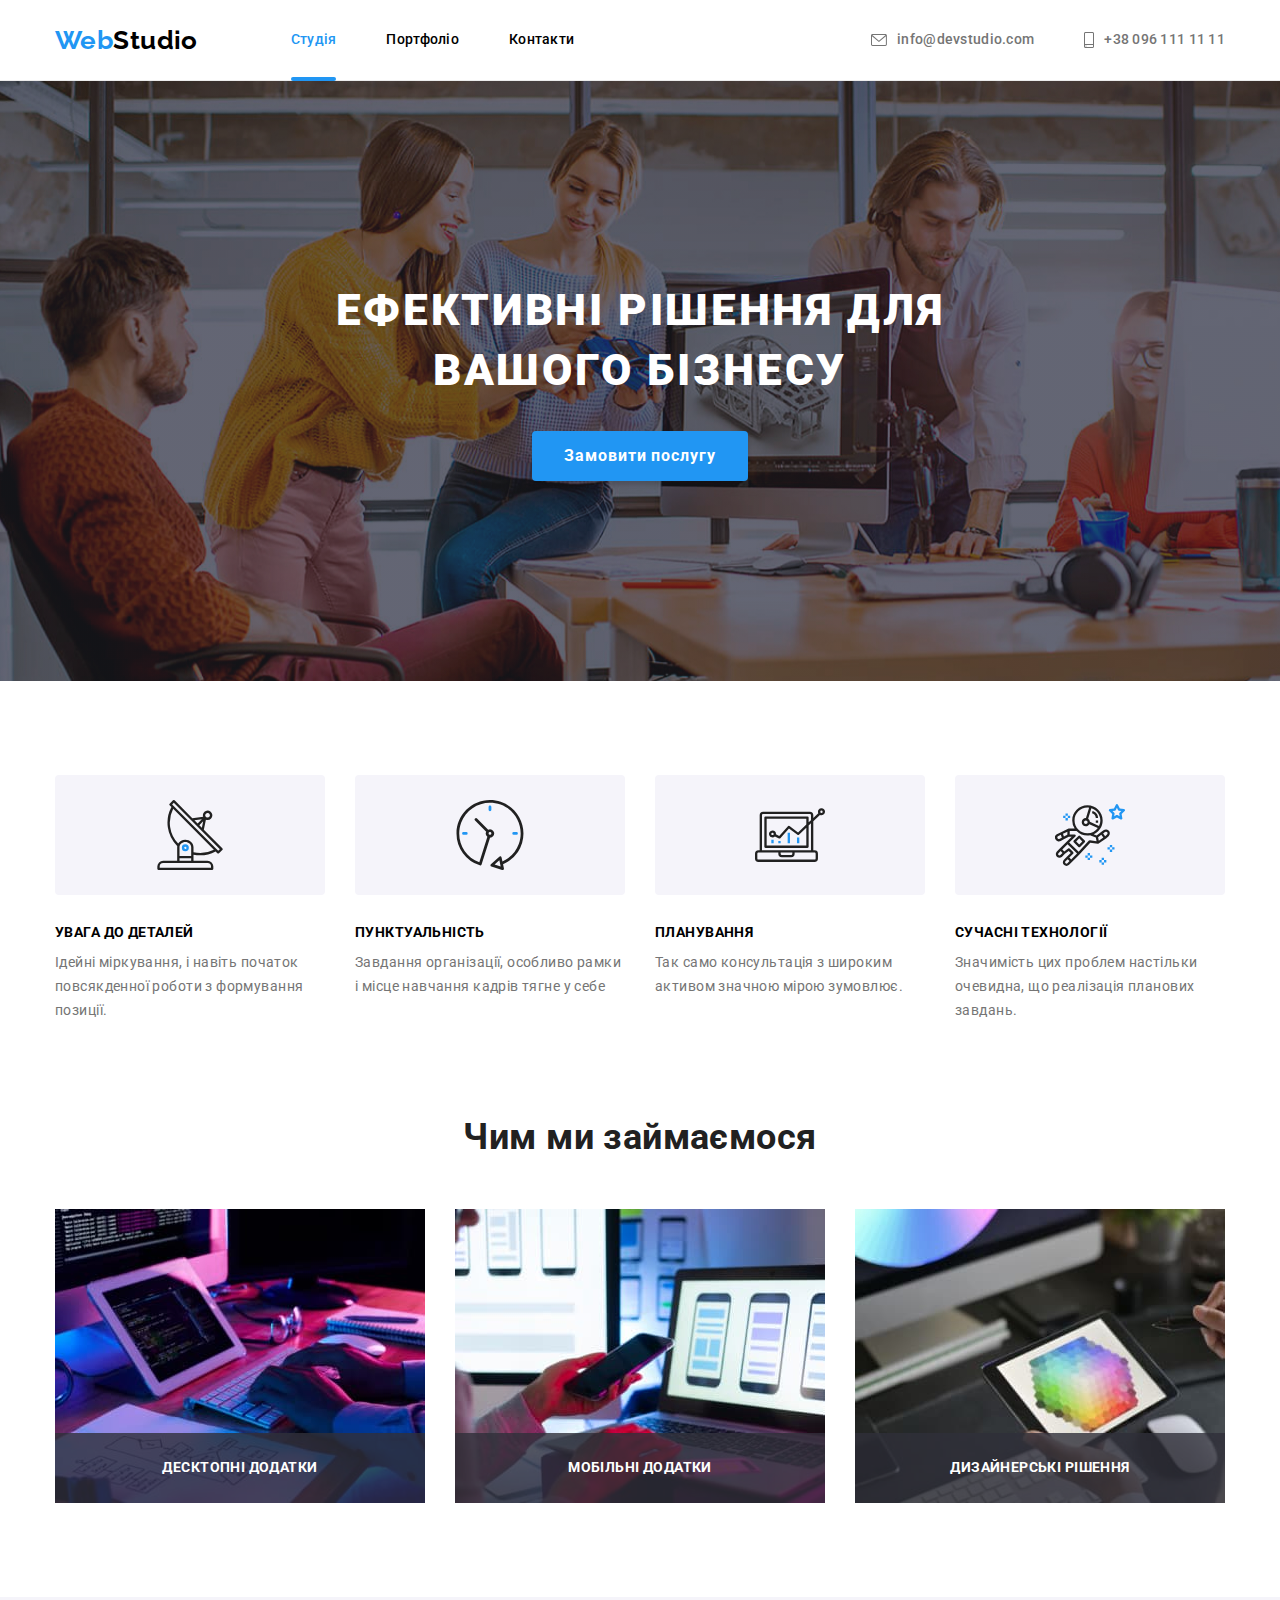
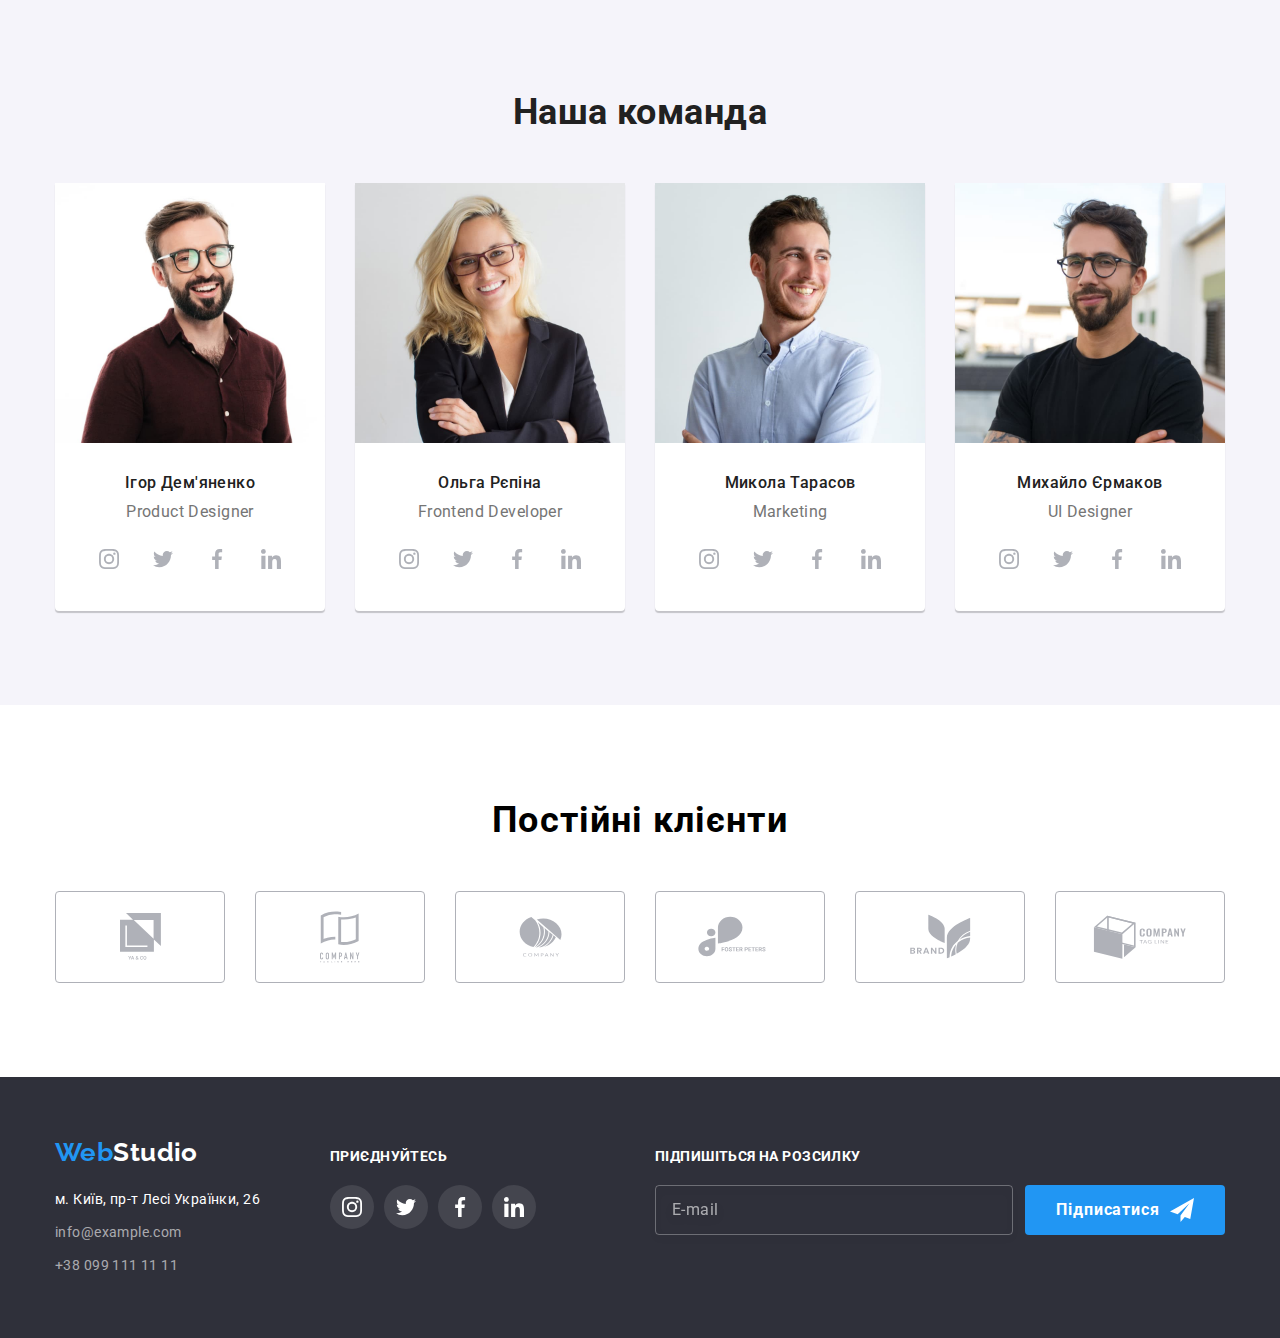
==== commit e0ea0a71: "HW6 Final" ====
--- a/index.html
+++ b/index.html
@@ -119,14 +119,33 @@
                   <div class="modal-field">
                     <label for="comment">Коментар</label>
                     <textarea class="user-comment" name="user-comment" placeholder="Введіть текст" id="comment" ></textarea>
-                  <!-- Поле Чекбокс -->
-                  <div class="terms-box">
-                    
                   </div>
+                    <!-- Начало CHECKBOX -->
+                  <div class="check-box">
+                    <input type="checkbox" name="checkbox" id="checkbox" class="check-input">
+                      <label for="checkbox" class="check-discription">
+                        <!-- icon span start -->
+                        <span class="check-icon-wraper">
+                          <svg class="check-icon">
+                            <use href="./img/svg/icons.svg#icon-icon-check"></use>
+                          </svg>
+                        </span>
+                        <!-- icon span end -->
+                        <!-- text span start -->
+                        <span class="check-text">Погоджуюся з розсилкою та приймаю</span>
+                        <!-- text span end -->
+                        <!-- link span start -->
+                        <span class="check-link-wraper">
+                          <a href="./index.html" class="check-link">Умови договору</a>
+                        </span>
+                        <!-- link span end -->
+                      </label>
+                  </div>
+                  <!-- Конец CHECKBOX -->
+                  <button type="submit" class="submit-modal-button">Відправити</button>
                 </form>
               </div>
             </div>
-      
           <!-- МОДАЛКА КОНЕЦ -->
         </div>
       </section>
@@ -137,7 +156,7 @@
           <ul class="menu-strong">
             <li class="bests-list">
               <div class="icon-bests">
-                <svg class="pictures-icon" width="70" hight="70">
+                <svg class="pictures-icon" width="70" height="70">
                   <use href="./img/svg/icons.svg#icon-antenna">
                   </use>
                 </svg>
@@ -150,7 +169,7 @@
             </li>
             <li class="bests-list">
               <div class="icon-bests">
-                <svg class="pictures-icon" width="70" hight="70">
+                <svg class="pictures-icon" width="70" height="70">
                   <use href="./img/svg/icons.svg#icon-clock">
                   </use>
                 </svg>
@@ -163,7 +182,7 @@
             </li>
             <li class="bests-list">
               <div class="icon-bests">
-                <svg class="pictures-icon" width="70" hight="70">
+                <svg class="pictures-icon" width="70" height="70">
                   <use href="./img/svg/icons.svg#icon-diagram">
                   </use>
                 </svg>
@@ -175,7 +194,7 @@
             </li>
             <li class="bests-list">
               <div class="icon-bests">
-                <svg class="pictures-icon" width="70" hight="70">
+                <svg class="pictures-icon" width="70" height="70">
                   <use href="./img/svg/icons.svg#icon-astronaut">
                   </use>
                 </svg>
--- a/css/styles.css
+++ b/css/styles.css
@@ -587,12 +587,12 @@
 
 .sign-part {
 display: block;
-margin-left: 93px;
+margin-left: auto;
 }
 
 .sign-part-text {
   display: flex;
-  margin-bottom: 10px;
+  margin-bottom: 20px;
   font-weight: 700;
   font-size: 14px;
   line-height: 1.14;
@@ -636,8 +636,8 @@
 
 .sign-part-button {
   display: flex;
-  padding-left: 29px;
-  padding-top: 10px;
+  justify-content: center;
+  align-items: center;
   width: 200px;
   height: 50px;
   background: var(--blue-color);
@@ -800,10 +800,9 @@
 .backdrop.is-hidden {
   visibility: hidden;
   opacity: 0;
-  transform: translateY(1.5);
+  transform: translateY(0);
   transition: opacity 250ms, visibility 250ms;
 }
-
 
 .backdrop {
   position: fixed;
@@ -876,6 +875,10 @@
   margin-bottom: 10px;
 }
 
+.modal-field:last-child {
+  margin-bottom: 0;
+}
+
 /* Обратить внимание что label класс не задаём! */
 .modal-field label {
   margin-bottom: 4px;
@@ -921,6 +924,7 @@
 .user-comment {
   width: 100%;
   height: 120px;
+  margin-bottom: 20px;
   padding-left: 16px;
   padding-top: 12px;
   border: 1px solid rgba(33, 33, 33, 0.2);
@@ -942,3 +946,95 @@
   letter-spacing: 0.01em;
   color: rgba(117, 117, 117, 0.5);
 }
+
+
+/* Начало CHECKBOX */
+
+.check-box {
+  display: flex;
+  align-items: center;
+  justify-content: center;
+  margin-bottom: 30px;
+}
+
+.check-input {
+  
+  appearance: none;
+  -webkit-appearance: none;
+  -moz-appearance: none;
+}
+
+.check-discription {
+  display: flex;
+  justify-content: center;
+  align-items: center;
+}
+
+.check-icon-wraper {
+  display: flex;
+  justify-content: center;
+  align-items: center;
+  border: 2px solid black;
+  fill: var(--white-color);
+  border-radius: 4px;
+  width: 16px;
+  height: 15px;
+  transition: background-color 250ms cubic-bezier(0.4, 0, 0.2, 1),
+  border-color 250ms cubic-bezier(0.4, 0, 0.2, 1);
+}
+
+.check-text {
+  margin-left: 7px;
+  font-family: 'Roboto';
+  font-style: normal;
+  font-weight: 400;
+  font-size: 14px;
+  line-height: 1.71;
+  letter-spacing: 0.03em;
+  color: #757575;
+}
+
+
+.check-link {
+  margin-left: 4px;
+  color: var(--blue-color);
+  text-decoration: underline;
+  font-style: normal;
+  font-weight: 400;
+  font-size: 14px;
+  line-height: 1.71;
+}
+
+
+
+/* Эффект checked */
+
+.check-input:checked + .check-discription .check-icon-wraper {
+  background-color: var(--blue-color);
+  border: none;
+}
+
+/* Конец CHECKBOX */
+
+.submit-modal-button {
+  display: block;
+  margin: 0 auto;
+  width: 200px;
+  min-height: 50px;
+  color: var(--white-color);
+  background: var(--blue-color);
+  border-radius: 4px;
+  border: none;
+  font-family: 'Roboto';
+  font-style: normal;
+  font-weight: 700;
+  font-size: 16px;
+  line-height: 1.88;
+  letter-spacing: 0.06em;
+  color: #FFFFFF;
+}
+
+.submit-modal-button:hover,
+.submit-modal-button:focus {
+box-shadow: 0px 4px 4px rgba(0, 0, 0, 0.15);
+}